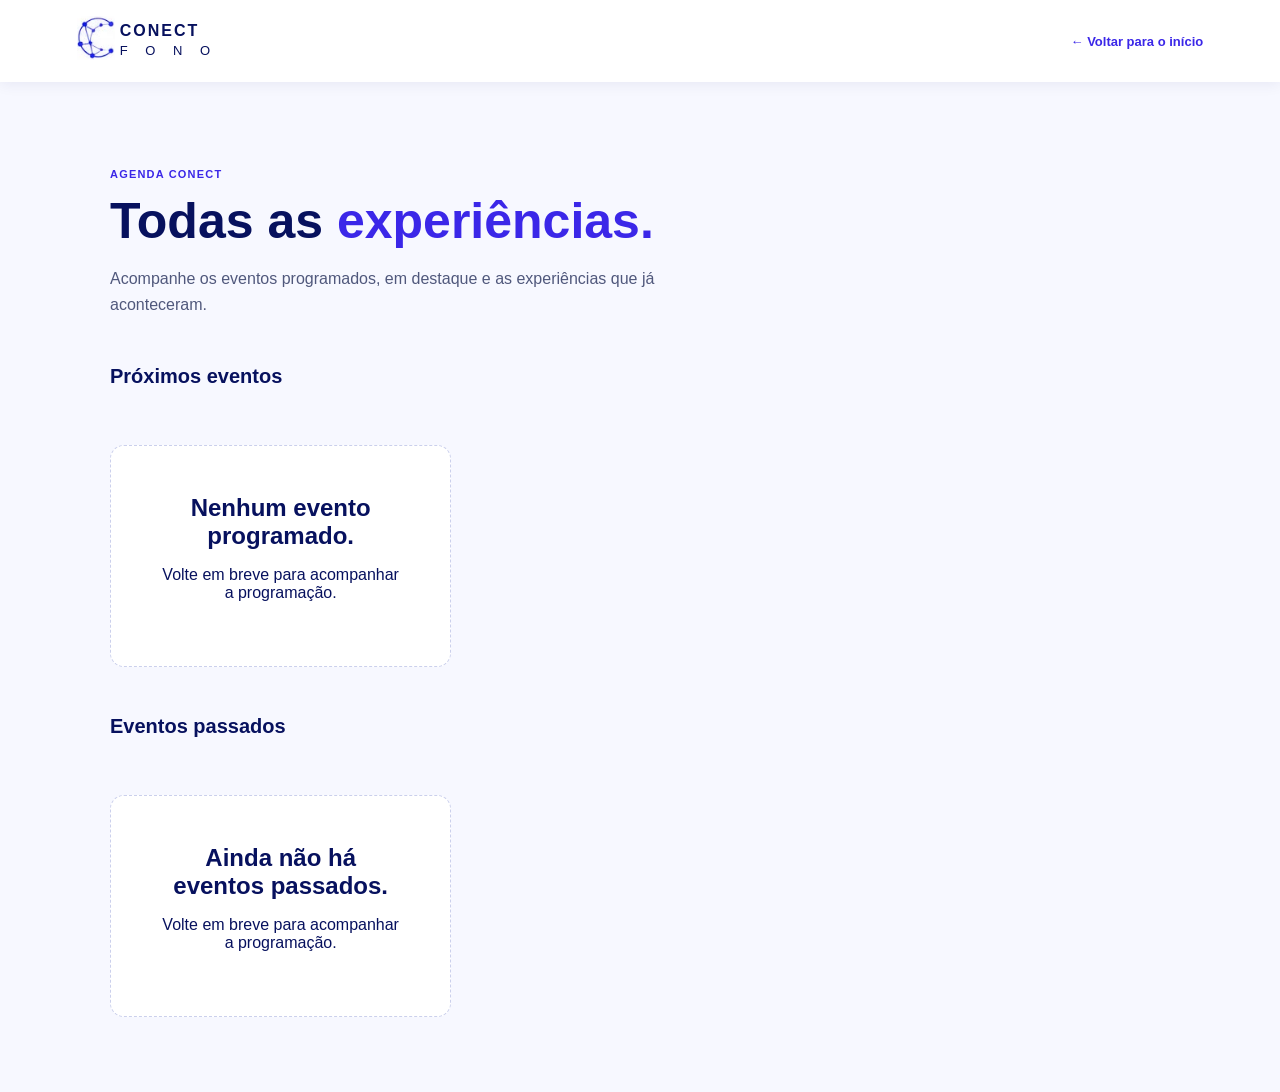
==== eventos.html @ 1b1207a3 "Add files via upload" ====
<!doctype html><html lang="pt-BR"><head><meta charset="UTF-8"><meta name="viewport" content="width=device-width,initial-scale=1.0"><title>Eventos — CONECT FONO</title><link rel="stylesheet" href="hub.css"></head><body><header class="hub-header"><a class="hub-brand" href="index.html"><img src="assets/logo-mark.png" alt=""><span>CONECT</span><i>F O N O</i></a><a class="back" href="index.html">← Voltar para o início</a></header><main><p class="eyebrow">AGENDA CONECT</p><h1 class="hub-title">Todas as <em>experiências.</em></h1><p class="intro">Acompanhe os eventos programados, em destaque e as experiências que já aconteceram.</p><h2 class="section-label">Próximos eventos</h2><div class="grid" id="upcoming"></div><h2 class="section-label">Eventos passados</h2><div class="grid" id="past"></div></main><script src="eventos.js"></script></body></html>
---- hub.css ----
:root{--ink:#07115e;--purple:#3b27e8;--soft:#f7f8ff}*{box-sizing:border-box}body{margin:0;color:var(--ink);font-family:Arial,Helvetica,sans-serif;background:var(--soft)}a{text-decoration:none;color:inherit}.hub-header{height:82px;background:#fff;display:flex;align-items:center;padding:0 6%;justify-content:space-between;box-shadow:0 2px 14px #07115e12}.hub-brand{font-weight:800;letter-spacing:2px;line-height:16px;padding-left:43px;position:relative}.hub-brand img{position:absolute;width:38px;height:44px;object-fit:cover;left:0;top:-7px}.hub-brand i{display:block;font-size:13px;letter-spacing:7px;font-style:normal;font-weight:500;margin-top:4px}.back{font-size:13px;font-weight:bold;color:var(--purple)}main{max-width:1120px;margin:0 auto;padding:75px 30px}.eyebrow{color:var(--purple);font-weight:bold;letter-spacing:1.2px;font-size:11px}.hub-title{font-size:50px;margin:12px 0}.hub-title em{color:var(--purple);font-style:normal}.intro{max-width:590px;line-height:1.6;color:#50587c}.grid{display:grid;grid-template-columns:repeat(3,1fr);gap:18px;margin-top:40px}.card{background:#fff;border-radius:12px;padding:22px;min-height:170px;box-shadow:0 7px 24px #07115e10}.card h3{margin:0 0 10px}.card p{font-size:13px;line-height:1.5;color:#59607e}.empty{margin-top:35px;padding:48px;text-align:center;background:#fff;border:1px dashed #cbd0ec;border-radius:14px}.empty h2{margin:0 0 9px}.store-admin{margin-top:36px;background:#fff;padding:25px;border-radius:13px}.store-admin h2{font-size:21px}.store-admin label{display:block;font-size:12px;font-weight:bold;margin:11px 0}.store-admin input,.store-admin textarea{width:100%;padding:11px;border:1px solid #dbe0ef;border-radius:7px;margin-top:5px;font:14px Arial}.store-admin textarea{min-height:75px}.row{display:grid;grid-template-columns:1fr 1fr;gap:12px}.button{border:0;border-radius:25px;background:linear-gradient(105deg,#1239e9,#8d26ed);color:#fff;padding:13px 20px;font-weight:bold;cursor:pointer}.buy{display:inline-block;margin-top:10px}.admin-note{font-size:12px;color:#5a6280}.delete{border:0;background:none;color:#c4364b;text-decoration:underline;cursor:pointer}.event-date{font-size:12px;color:#5b5e7f;font-weight:bold}.section-label{margin:48px 0 -18px;font-size:20px}.event-card.past{opacity:.68}@media(max-width:700px){.grid{grid-template-columns:1fr}.hub-title{font-size:40px}.row{grid-template-columns:1fr}main{padding:50px 20px}}
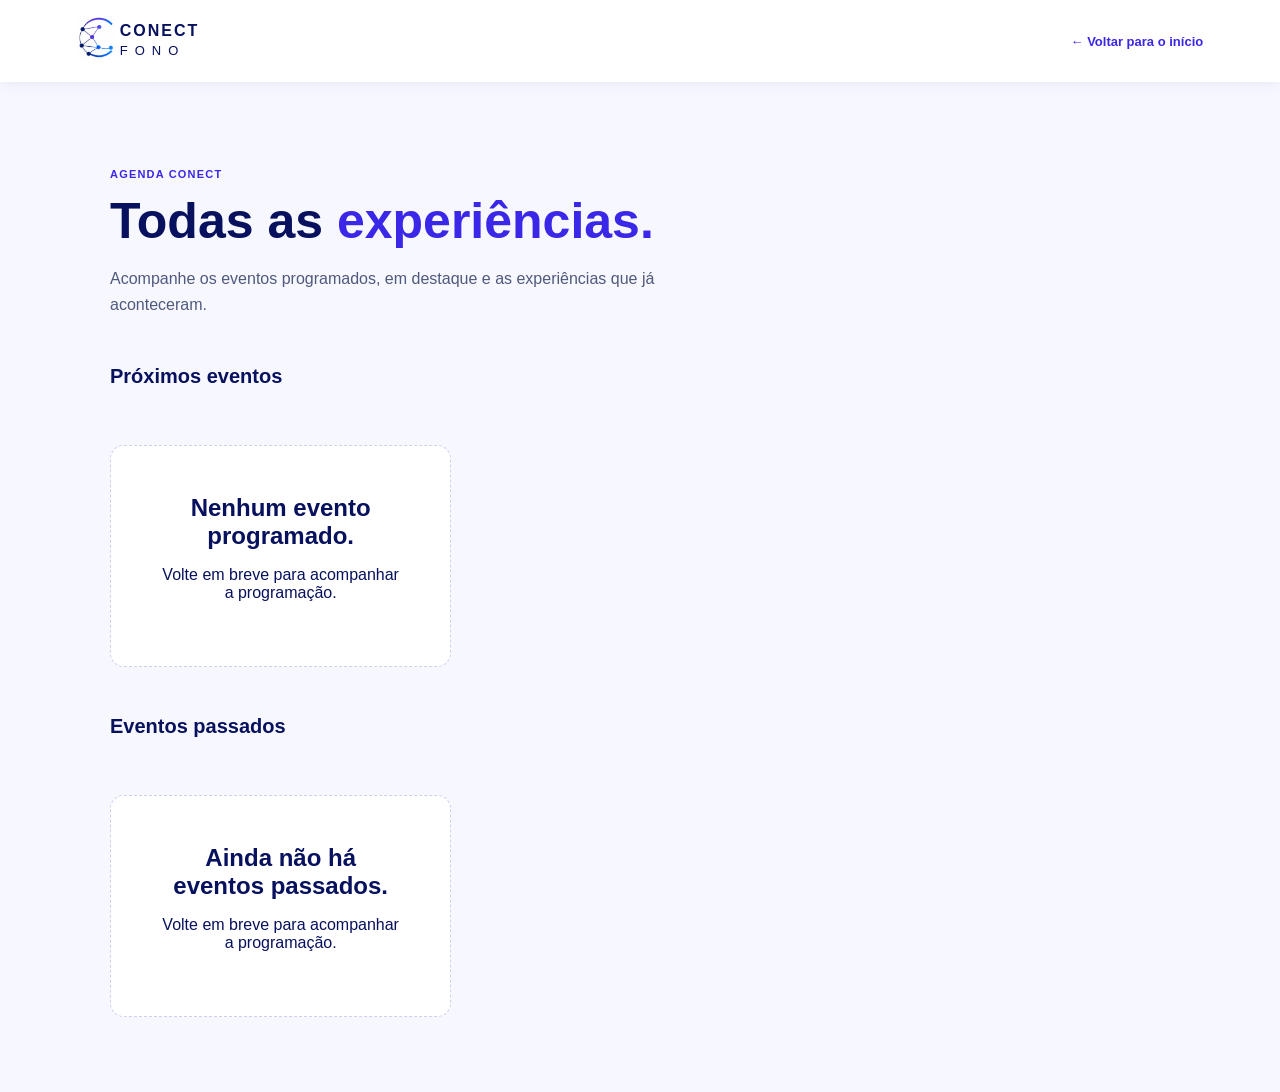
==== commit 6fcd4496: "Update eventos.html" ====
--- a/eventos.html
+++ b/eventos.html
@@ -1 +1 @@
-<!doctype html><html lang="pt-BR"><head><meta charset="UTF-8"><meta name="viewport" content="width=device-width,initial-scale=1.0"><title>Eventos — CONECT FONO</title><link rel="stylesheet" href="hub.css"></head><body><header class="hub-header"><a class="hub-brand" href="index.html"><img src="assets/logo-mark.png" alt=""><span>CONECT</span><i>F O N O</i></a><a class="back" href="index.html">← Voltar para o início</a></header><main><p class="eyebrow">AGENDA CONECT</p><h1 class="hub-title">Todas as <em>experiências.</em></h1><p class="intro">Acompanhe os eventos programados, em destaque e as experiências que já aconteceram.</p><h2 class="section-label">Próximos eventos</h2><div class="grid" id="upcoming"></div><h2 class="section-label">Eventos passados</h2><div class="grid" id="past"></div></main><script src="eventos.js"></script></body></html>
+<!doctype html><html lang="pt-BR"><head><meta charset="UTF-8"><meta name="viewport" content="width=device-width,initial-scale=1.0"><title>Eventos — CONECT FONO</title><link rel="stylesheet" href="hub.css"></head><body><header class="hub-header"><a class="hub-brand" href="index.html"><img src="assets/f51821d0-a16e-4a93-a021-d5c3f10056a0.jpg" alt=""><span>CONECT</span><i>FONO</i></a><a class="back" href="index.html">← Voltar para o início</a></header><main><p class="eyebrow">AGENDA CONECT</p><h1 class="hub-title">Todas as <em>experiências.</em></h1><p class="intro">Acompanhe os eventos programados, em destaque e as experiências que já aconteceram.</p><h2 class="section-label">Próximos eventos</h2><div class="grid" id="upcoming"></div><h2 class="section-label">Eventos passados</h2><div class="grid" id="past"></div></main><script src="eventos.js"></script></body></html>
--- a/hub.css
+++ b/hub.css
@@ -1 +1,241 @@
-:root{--ink:#07115e;--purple:#3b27e8;--soft:#f7f8ff}*{box-sizing:border-box}body{margin:0;color:var(--ink);font-family:Arial,Helvetica,sans-serif;background:var(--soft)}a{text-decoration:none;color:inherit}.hub-header{height:82px;background:#fff;display:flex;align-items:center;padding:0 6%;justify-content:space-between;box-shadow:0 2px 14px #07115e12}.hub-brand{font-weight:800;letter-spacing:2px;line-height:16px;padding-left:43px;position:relative}.hub-brand img{position:absolute;width:38px;height:44px;object-fit:cover;left:0;top:-7px}.hub-brand i{display:block;font-size:13px;letter-spacing:7px;font-style:normal;font-weight:500;margin-top:4px}.back{font-size:13px;font-weight:bold;color:var(--purple)}main{max-width:1120px;margin:0 auto;padding:75px 30px}.eyebrow{color:var(--purple);font-weight:bold;letter-spacing:1.2px;font-size:11px}.hub-title{font-size:50px;margin:12px 0}.hub-title em{color:var(--purple);font-style:normal}.intro{max-width:590px;line-height:1.6;color:#50587c}.grid{display:grid;grid-template-columns:repeat(3,1fr);gap:18px;margin-top:40px}.card{background:#fff;border-radius:12px;padding:22px;min-height:170px;box-shadow:0 7px 24px #07115e10}.card h3{margin:0 0 10px}.card p{font-size:13px;line-height:1.5;color:#59607e}.empty{margin-top:35px;padding:48px;text-align:center;background:#fff;border:1px dashed #cbd0ec;border-radius:14px}.empty h2{margin:0 0 9px}.store-admin{margin-top:36px;background:#fff;padding:25px;border-radius:13px}.store-admin h2{font-size:21px}.store-admin label{display:block;font-size:12px;font-weight:bold;margin:11px 0}.store-admin input,.store-admin textarea{width:100%;padding:11px;border:1px solid #dbe0ef;border-radius:7px;margin-top:5px;font:14px Arial}.store-admin textarea{min-height:75px}.row{display:grid;grid-template-columns:1fr 1fr;gap:12px}.button{border:0;border-radius:25px;background:linear-gradient(105deg,#1239e9,#8d26ed);color:#fff;padding:13px 20px;font-weight:bold;cursor:pointer}.buy{display:inline-block;margin-top:10px}.admin-note{font-size:12px;color:#5a6280}.delete{border:0;background:none;color:#c4364b;text-decoration:underline;cursor:pointer}.event-date{font-size:12px;color:#5b5e7f;font-weight:bold}.section-label{margin:48px 0 -18px;font-size:20px}.event-card.past{opacity:.68}@media(max-width:700px){.grid{grid-template-columns:1fr}.hub-title{font-size:40px}.row{grid-template-columns:1fr}main{padding:50px 20px}}
+:root{--ink:#07115e;--purple:#3b27e8;--soft:#f7f8ff}*{box-sizing:border-box}body{margin:0;color:var(--ink);font-family:Arial,Helvetica,sans-serif;background:var(--soft)}a{text-decoration:none;color:inherit}.hub-header{height:82px;background:#fff;display:flex;align-items:center;padding:0 6%;justify-content:space-between;box-shadow:0 2px 14px #07115e12}.hub-brand{font-weight:800;letter-spacing:2px;line-height:16px;padding-left:43px;position:relative}.hub-brand img{position:absolute;width:38px;height:44px;object-fit:cover;left:0;top:-7px}.hub-brand i{display:block;font-size:13px;letter-spacing:7px;font-style:normal;font-weight:500;margin-top:4px}.back{font-size:13px;font-weight:bold;color:var(--purple)}main{max-width:1120px;margin:0 auto;padding:75px 30px}.eyebrow{color:var(--purple);font-weight:bold;letter-spacing:1.2px;font-size:11px}.hub-title{font-size:50px;margin:12px 0}.hub-title em{color:var(--purple);font-style:normal}.intro{max-width:590px;line-height:1.6;color:#50587c}.grid{display:grid;grid-template-columns:repeat(3,1fr);gap:18px;margin-top:40px}.card{background:#fff;border-radius:12px;padding:22px;min-height:170px;box-shadow:0 7px 24px #07115e10}.card h3{margin:0 0 10px}.card p{font-size:13px;line-height:1.5;color:#59607e}.empty{margin-top:35px;padding:48px;text-align:center;background:#fff;border:1px dashed #cbd0ec;border-radius:14px}.empty h2{margin:0 0 9px}.store-admin{margin-top:36px;background:#fff;padding:25px;border-radius:13px}.store-admin h2{font-size:21px}.store-admin label{display:block;font-size:12px;font-weight:bold;margin:11px 0}.store-admin input,.store-admin textarea{width:100%;padding:11px;border:1px solid #dbe0ef;border-radius:7px;margin-top:5px;font:14px Arial}.store-admin textarea{min-height:75px}.row{display:grid;grid-template-columns:1fr 1fr;gap:12px}.button{border:0;border-radius:25px;background:linear-gradient(105deg,#1239e9,#8d26ed);color:#fff;padding:13px 20px;font-weight:bold;cursor:pointer}.buy{display:inline-block;margin-top:10px}.admin-note{font-size:12px;color:#5a6280}.delete{border:0;background:none;color:#c4364b;text-decoration:underline;cursor:pointer}.event-date{font-size:12px;color:#5b5e7f;font-weight:bold}.section-label{margin:48px 0 -18px;font-size:20px}.event-card.past{opacity:.68}@media(max-width:700px){.grid{grid-template-columns:1fr}.hub-title{font-size:40px}.row{grid-template-columns:1fr}main{padding:50px 20px}}/* ==========================================
+   UPLOAD DE FOTO DO PRODUTO
+========================================== */
+
+.photo-upload {
+  width: 100%;
+  min-height: 240px;
+  border: 2px dashed #d8d8d8;
+  border-radius: 18px;
+  background: #fafafa;
+  display: flex;
+  align-items: center;
+  justify-content: center;
+  cursor: pointer;
+  overflow: hidden;
+  transition: .25s ease;
+  margin-top: 10px;
+  box-sizing: border-box;
+}
+
+.photo-upload:hover {
+  border-color: #999;
+  background: #f5f5f5;
+}
+
+.photo-upload-content {
+  width: 100%;
+  min-height: 240px;
+  display: flex;
+  flex-direction: column;
+  align-items: center;
+  justify-content: center;
+  gap: 8px;
+  text-align: center;
+  padding: 25px;
+  box-sizing: border-box;
+}
+
+.photo-icon {
+  font-size: 42px;
+  margin-bottom: 5px;
+}
+
+.photo-upload-content strong {
+  font-size: 18px;
+}
+
+.photo-upload-content span {
+  font-size: 14px;
+  color: #888;
+}
+
+
+/* FOTO SELECIONADA */
+
+.photo-preview {
+  width: 100%;
+  height: 240px;
+  object-fit: cover;
+  display: block;
+}
+
+.photo-change {
+  position: absolute;
+  bottom: 12px;
+  background: rgba(0,0,0,.7);
+  color: white;
+  padding: 8px 14px;
+  border-radius: 8px;
+  font-size: 13px;
+}
+
+
+/* FOTO DO PRODUTO NA LOJA */
+
+.product-image {
+  width: 100%;
+  height: 280px;
+  overflow: hidden;
+  background: #f3f3f3;
+  display: flex;
+  align-items: center;
+  justify-content: center;
+}
+
+.product-image img {
+  width: 100%;
+  height: 100%;
+  object-fit: cover;
+  display: block;
+  transition: transform .35s ease;
+}
+
+.card:hover .product-image img {
+  transform: scale(1.04);
+}
+
+.product-image.no-image {
+  font-size: 45px;
+  color: #999;
+}
+
+
+/* CONTEÚDO DO PRODUTO */
+
+.product-content {
+  padding: 24px;
+  display: flex;
+  flex-direction: column;
+  flex: 1;
+}
+
+.product-content h3 {
+  margin-top: 0;
+  margin-bottom: 10px;
+}
+
+.product-content p {
+  line-height: 1.6;
+  margin-bottom: 20px;
+}
+
+.product-bottom {
+  margin-top: auto;
+  display: flex;
+  align-items: center;
+  justify-content: space-between;
+  gap: 15px;
+  flex-wrap: wrap;
+}
+
+.product-price {
+  font-size: 1.2rem;
+}
+
+
+/* ADMIN */
+
+.store-admin-box {
+  margin-top: 60px;
+  padding: 35px;
+  border-radius: 20px;
+  background: #f7f7f7;
+}
+
+.admin-heading {
+  margin-bottom: 25px;
+}
+
+.admin-heading h2 {
+  margin-bottom: 8px;
+}
+
+.admin-note {
+  opacity: .7;
+}
+
+
+/* FORMULÁRIO */
+
+.store-admin-box label {
+  display: block;
+  margin-bottom: 18px;
+  font-weight: 600;
+}
+
+.store-admin-box input,
+.store-admin-box textarea {
+  width: 100%;
+  box-sizing: border-box;
+  margin-top: 8px;
+  padding: 13px 15px;
+  border: 1px solid #ddd;
+  border-radius: 10px;
+  font: inherit;
+}
+
+.store-admin-box textarea {
+  min-height: 120px;
+  resize: vertical;
+}
+
+.store-admin-box .row {
+  display: grid;
+  grid-template-columns: 1fr 1fr;
+  gap: 18px;
+}
+
+
+/* REMOVER */
+
+.delete {
+  margin-top: 18px;
+  border: 0;
+  padding: 9px 14px;
+  cursor: pointer;
+  border-radius: 8px;
+}
+
+
+/* RESPONSIVO */
+
+@media (max-width: 700px) {
+
+  .product-image {
+    height: 230px;
+  }
+
+  .store-admin-box {
+    padding: 22px;
+  }
+
+  .store-admin-box .row {
+    grid-template-columns: 1fr;
+    gap: 0;
+  }
+
+  .product-bottom {
+    align-items: stretch;
+    flex-direction: column;
+  }
+
+  .product-bottom .buy {
+    width: 100%;
+    text-align: center;
+    box-sizing: border-box;
+  }
+
+  .photo-upload {
+    min-height: 200px;
+  }
+
+  .photo-upload-content {
+    min-height: 200px;
+  }
+
+  .photo-preview {
+    height: 200px;
+  }
+
+}
